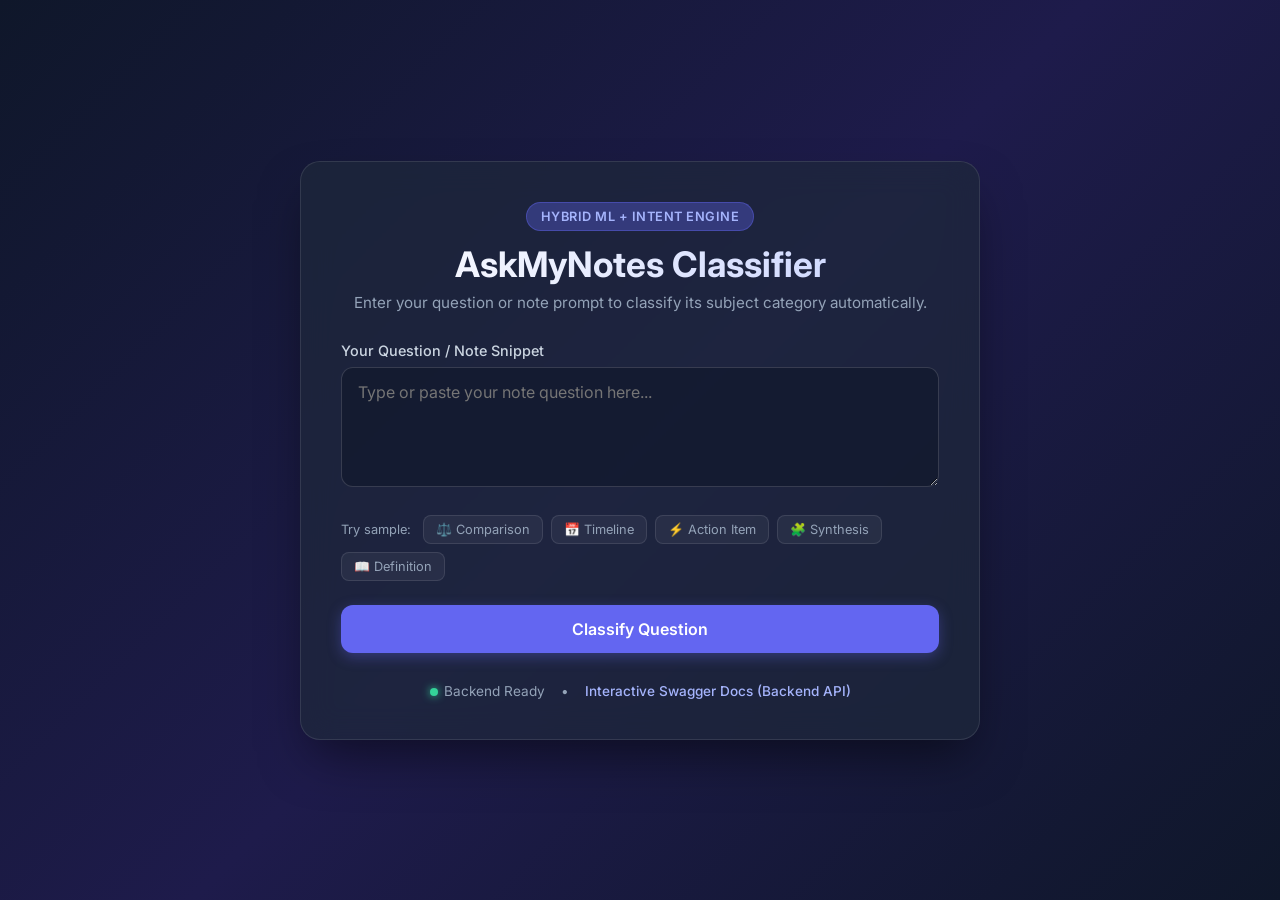
==== deployment/Frontend/index.html @ 640367f7 "Split classifier into frontend and backend" ====
<!DOCTYPE html>
<html lang="en">
<head>
    <meta charset="UTF-8">
    <meta name="viewport" content="width=device-width, initial-scale=1.0">
    <title>AskMyNotes - AI Note Classifier</title>
    <link href="https://fonts.googleapis.com/css2?family=Inter:wght@300;400;500;600;700&display=swap" rel="stylesheet">
    <style>
        :root {
            --bg-gradient: linear-gradient(135deg, #0f172a 0%, #1e1b4b 50%, #0f172a 100%);
            --card-bg: rgba(30, 41, 59, 0.7);
            --card-border: rgba(255, 255, 255, 0.1);
            --accent-primary: #6366f1;
            --accent-hover: #4f46e5;
            --accent-glow: rgba(99, 102, 241, 0.35);
            --text-main: #f8fafc;
            --text-muted: #94a3b8;
            --success-bg: rgba(16, 185, 129, 0.15);
            --success-border: rgba(16, 185, 129, 0.3);
            --success-text: #34d399;
        }
        * { box-sizing: border-box; margin: 0; padding: 0; font-family: 'Inter', sans-serif; }
        body {
            background: var(--bg-gradient);
            min-height: 100vh;
            display: flex;
            flex-direction: column;
            align-items: center;
            justify-content: center;
            color: var(--text-main);
            padding: 20px;
        }
        .container {
            width: 100%;
            max-width: 680px;
            background: var(--card-bg);
            backdrop-filter: blur(16px);
            -webkit-backdrop-filter: blur(16px);
            border: 1px solid var(--card-border);
            border-radius: 20px;
            padding: 40px;
            box-shadow: 0 25px 50px -12px rgba(0, 0, 0, 0.5);
        }
        .header {
            text-align: center;
            margin-bottom: 30px;
        }
        .badge {
            display: inline-block;
            padding: 6px 14px;
            background: var(--accent-glow);
            border: 1px solid rgba(99, 102, 241, 0.4);
            border-radius: 20px;
            font-size: 0.8rem;
            font-weight: 600;
            color: #a5b4fc;
            letter-spacing: 0.5px;
            text-transform: uppercase;
            margin-bottom: 12px;
        }
        h1 { font-size: 2.2rem; font-weight: 700; margin-bottom: 8px; background: linear-gradient(to right, #ffffff, #c7d2fe); -webkit-background-clip: text; -webkit-text-fill-color: transparent; }
        p.subtitle { color: var(--text-muted); font-size: 0.95rem; }
        
        .input-group {
            margin-bottom: 24px;
        }
        label { display: block; font-size: 0.9rem; font-weight: 500; margin-bottom: 8px; color: #cbd5e1; }
        textarea {
            width: 100%;
            height: 120px;
            background: rgba(15, 23, 42, 0.6);
            border: 1px solid rgba(255, 255, 255, 0.15);
            border-radius: 12px;
            padding: 14px 16px;
            color: var(--text-main);
            font-size: 1rem;
            resize: vertical;
            outline: none;
            transition: all 0.2s ease;
        }
        textarea:focus {
            border-color: var(--accent-primary);
            box-shadow: 0 0 0 3px var(--accent-glow);
        }
        
        .samples {
            display: flex;
            flex-wrap: wrap;
            gap: 8px;
            margin-bottom: 24px;
        }
        .sample-btn {
            background: rgba(255, 255, 255, 0.05);
            border: 1px solid rgba(255, 255, 255, 0.1);
            color: var(--text-muted);
            padding: 6px 12px;
            border-radius: 8px;
            font-size: 0.8rem;
            cursor: pointer;
            transition: all 0.2s;
        }
        .sample-btn:hover {
            background: rgba(99, 102, 241, 0.2);
            color: #e0e7ff;
            border-color: rgba(99, 102, 241, 0.4);
        }

        .btn-submit {
            width: 100%;
            padding: 14px;
            background: var(--accent-primary);
            color: white;
            border: none;
            border-radius: 12px;
            font-size: 1rem;
            font-weight: 600;
            cursor: pointer;
            transition: all 0.2s ease;
            box-shadow: 0 4px 14px var(--accent-glow);
            display: flex;
            align-items: center;
            justify-content: center;
            gap: 8px;
        }
        .btn-submit:hover {
            background: var(--accent-hover);
            transform: translateY(-1px);
        }
        .btn-submit:disabled { opacity: 0.6; cursor: not-allowed; transform: none; }

        .result-card {
            margin-top: 28px;
            padding: 20px;
            background: var(--success-bg);
            border: 1px solid var(--success-border);
            border-radius: 14px;
            display: none;
            animation: fadeIn 0.3s ease-in-out;
        }
        @keyframes fadeIn { from { opacity: 0; transform: translateY(10px); } to { opacity: 1; transform: translateY(0); } }

        .result-header { font-size: 0.85rem; text-transform: uppercase; color: var(--text-muted); font-weight: 600; margin-bottom: 6px; display: flex; justify-content: space-between; }
        .result-category { font-size: 1.5rem; font-weight: 700; color: var(--success-text); margin-bottom: 8px; }
        .result-question { font-size: 0.95rem; color: #cbd5e1; font-style: italic; margin-bottom: 12px; }
        .confidence-pill { background: rgba(52, 211, 153, 0.2); border: 1px solid #34d399; color: #34d399; padding: 2px 8px; border-radius: 10px; font-size: 0.75rem; font-weight: 600; }

        .footer {
            margin-top: 30px;
            text-align: center;
            font-size: 0.85rem;
            color: var(--text-muted);
            display: flex;
            align-items: center;
            justify-content: center;
            gap: 16px;
        }
        .footer a { color: #a5b4fc; text-decoration: none; font-weight: 500; }
        .footer a:hover { text-decoration: underline; }
        .status-dot { display: inline-block; width: 8px; height: 8px; background: #34d399; border-radius: 50%; margin-right: 6px; box-shadow: 0 0 8px #34d399; }
    </style>
</head>
<body>
    <div class="container">
        <div class="header">
            <span class="badge">Hybrid ML + Intent Engine</span>
            <h1>AskMyNotes Classifier</h1>
            <p class="subtitle">Enter your question or note prompt to classify its subject category automatically.</p>
        </div>

        <form id="classifyForm">
            <div class="input-group">
                <label for="questionInput">Your Question / Note Snippet</label>
                <textarea id="questionInput" placeholder="Type or paste your note question here..." required></textarea>
            </div>

            <div class="samples">
                <span style="font-size: 0.8rem; color: var(--text-muted); align-self: center; margin-right: 4px;">Try sample:</span>
                <button type="button" class="sample-btn" onclick="setSample('Contrast SQL relational databases with MongoDB document stores')">⚖️ Comparison</button>
                <button type="button" class="sample-btn" onclick="setSample('Outline the chronological timeline of events leading up to World War 2')">📅 Timeline</button>
                <button type="button" class="sample-btn" onclick="setSample('Implement a binary search tree in Python with insert and delete')">⚡ Action Item</button>
                <button type="button" class="sample-btn" onclick="setSample('Synthesize findings from astrophysics regarding dark matter')">🧩 Synthesis</button>
                <button type="button" class="sample-btn" onclick="setSample('What is backpropagation in neural networks?')">📖 Definition</button>
            </div>

            <button type="submit" class="btn-submit" id="submitBtn">
                <span>Classify Question</span>
            </button>
        </form>

        <div id="resultCard" class="result-card">
            <div class="result-header">
                <span>Predicted Category</span>
                <span id="confidenceText" class="confidence-pill">0% Confidence</span>
            </div>
            <div class="result-category" id="categoryText">-</div>
            <div class="result-question" id="questionText"></div>
        </div>

        <div class="footer">
            <div><span class="status-dot"></span>Backend Ready</div>
            <div>•</div>
            <a id="docsLink" href="#" target="_blank">Interactive Swagger Docs (Backend API)</a>
        </div>
    </div>

    <script>
        // Determine API URL
        const API_URL = window.location.hostname === 'localhost' || window.location.hostname === '127.0.0.1' 
            ? 'http://127.0.0.1:7860' 
            : 'https://YOUR_BACKEND_URL.onrender.com'; // IMPORTANT: UPDATE THIS URL after deploying backend
            
        document.getElementById('docsLink').href = `${API_URL}/docs`;

        function setSample(text) {
            document.getElementById('questionInput').value = text;
        }

        document.getElementById('classifyForm').addEventListener('submit', async (e) => {
            e.preventDefault();
            const question = document.getElementById('questionInput').value.trim();
            if (!question) return;

            const btn = document.getElementById('submitBtn');
            const resultCard = document.getElementById('resultCard');
            
            btn.disabled = true;
            btn.innerHTML = '<span>Classifying...</span>';

            try {
                const response = await fetch(`${API_URL}/predict`, {
                    method: 'POST',
                    headers: { 'Content-Type': 'application/json' },
                    body: JSON.stringify({ question: question })
                });
                const data = await response.json();

                document.getElementById('categoryText').textContent = data.predicted_category || 'Unknown';
                document.getElementById('questionText').textContent = '"' + data.question + '"';
                if (data.confidence) {
                    document.getElementById('confidenceText').textContent = data.confidence + ' Confidence';
                }
                resultCard.style.display = 'block';
            } catch (err) {
                alert('Error reaching prediction API: ' + err);
            } finally {
                btn.disabled = false;
                btn.innerHTML = '<span>Classify Question</span>';
            }
        });
    </script>
</body>
</html>
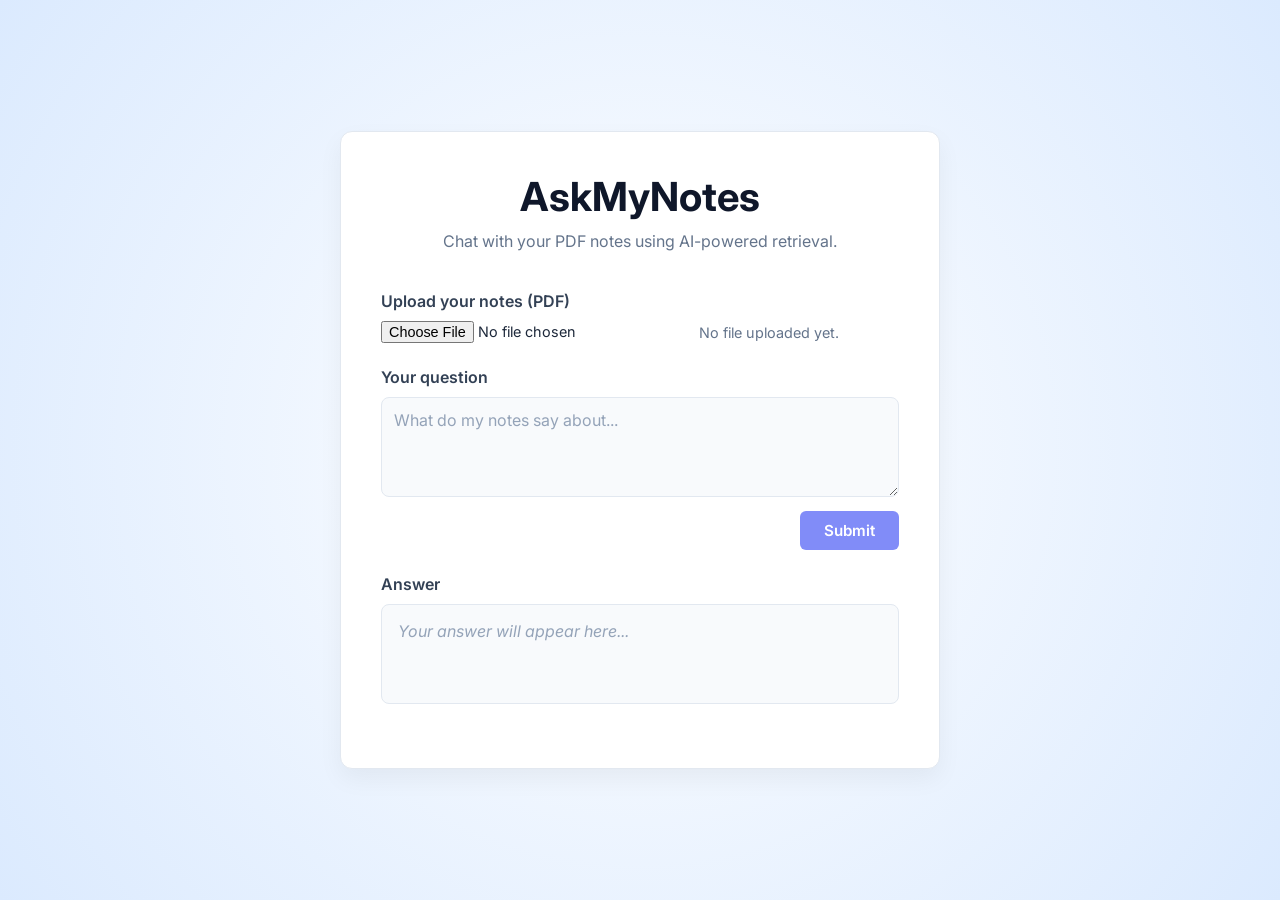
==== commit 6bfd56e1: "Deploy Unified Frontend and Backend to Render" ====
--- a/deployment/Frontend/index.html
+++ b/deployment/Frontend/index.html
@@ -3,250 +3,40 @@
 <head>
     <meta charset="UTF-8">
     <meta name="viewport" content="width=device-width, initial-scale=1.0">
-    <title>AskMyNotes - AI Note Classifier</title>
-    <link href="https://fonts.googleapis.com/css2?family=Inter:wght@300;400;500;600;700&display=swap" rel="stylesheet">
-    <style>
-        :root {
-            --bg-gradient: linear-gradient(135deg, #0f172a 0%, #1e1b4b 50%, #0f172a 100%);
-            --card-bg: rgba(30, 41, 59, 0.7);
-            --card-border: rgba(255, 255, 255, 0.1);
-            --accent-primary: #6366f1;
-            --accent-hover: #4f46e5;
-            --accent-glow: rgba(99, 102, 241, 0.35);
-            --text-main: #f8fafc;
-            --text-muted: #94a3b8;
-            --success-bg: rgba(16, 185, 129, 0.15);
-            --success-border: rgba(16, 185, 129, 0.3);
-            --success-text: #34d399;
-        }
-        * { box-sizing: border-box; margin: 0; padding: 0; font-family: 'Inter', sans-serif; }
-        body {
-            background: var(--bg-gradient);
-            min-height: 100vh;
-            display: flex;
-            flex-direction: column;
-            align-items: center;
-            justify-content: center;
-            color: var(--text-main);
-            padding: 20px;
-        }
-        .container {
-            width: 100%;
-            max-width: 680px;
-            background: var(--card-bg);
-            backdrop-filter: blur(16px);
-            -webkit-backdrop-filter: blur(16px);
-            border: 1px solid var(--card-border);
-            border-radius: 20px;
-            padding: 40px;
-            box-shadow: 0 25px 50px -12px rgba(0, 0, 0, 0.5);
-        }
-        .header {
-            text-align: center;
-            margin-bottom: 30px;
-        }
-        .badge {
-            display: inline-block;
-            padding: 6px 14px;
-            background: var(--accent-glow);
-            border: 1px solid rgba(99, 102, 241, 0.4);
-            border-radius: 20px;
-            font-size: 0.8rem;
-            font-weight: 600;
-            color: #a5b4fc;
-            letter-spacing: 0.5px;
-            text-transform: uppercase;
-            margin-bottom: 12px;
-        }
-        h1 { font-size: 2.2rem; font-weight: 700; margin-bottom: 8px; background: linear-gradient(to right, #ffffff, #c7d2fe); -webkit-background-clip: text; -webkit-text-fill-color: transparent; }
-        p.subtitle { color: var(--text-muted); font-size: 0.95rem; }
-        
-        .input-group {
-            margin-bottom: 24px;
-        }
-        label { display: block; font-size: 0.9rem; font-weight: 500; margin-bottom: 8px; color: #cbd5e1; }
-        textarea {
-            width: 100%;
-            height: 120px;
-            background: rgba(15, 23, 42, 0.6);
-            border: 1px solid rgba(255, 255, 255, 0.15);
-            border-radius: 12px;
-            padding: 14px 16px;
-            color: var(--text-main);
-            font-size: 1rem;
-            resize: vertical;
-            outline: none;
-            transition: all 0.2s ease;
-        }
-        textarea:focus {
-            border-color: var(--accent-primary);
-            box-shadow: 0 0 0 3px var(--accent-glow);
-        }
-        
-        .samples {
-            display: flex;
-            flex-wrap: wrap;
-            gap: 8px;
-            margin-bottom: 24px;
-        }
-        .sample-btn {
-            background: rgba(255, 255, 255, 0.05);
-            border: 1px solid rgba(255, 255, 255, 0.1);
-            color: var(--text-muted);
-            padding: 6px 12px;
-            border-radius: 8px;
-            font-size: 0.8rem;
-            cursor: pointer;
-            transition: all 0.2s;
-        }
-        .sample-btn:hover {
-            background: rgba(99, 102, 241, 0.2);
-            color: #e0e7ff;
-            border-color: rgba(99, 102, 241, 0.4);
-        }
-
-        .btn-submit {
-            width: 100%;
-            padding: 14px;
-            background: var(--accent-primary);
-            color: white;
-            border: none;
-            border-radius: 12px;
-            font-size: 1rem;
-            font-weight: 600;
-            cursor: pointer;
-            transition: all 0.2s ease;
-            box-shadow: 0 4px 14px var(--accent-glow);
-            display: flex;
-            align-items: center;
-            justify-content: center;
-            gap: 8px;
-        }
-        .btn-submit:hover {
-            background: var(--accent-hover);
-            transform: translateY(-1px);
-        }
-        .btn-submit:disabled { opacity: 0.6; cursor: not-allowed; transform: none; }
-
-        .result-card {
-            margin-top: 28px;
-            padding: 20px;
-            background: var(--success-bg);
-            border: 1px solid var(--success-border);
-            border-radius: 14px;
-            display: none;
-            animation: fadeIn 0.3s ease-in-out;
-        }
-        @keyframes fadeIn { from { opacity: 0; transform: translateY(10px); } to { opacity: 1; transform: translateY(0); } }
-
-        .result-header { font-size: 0.85rem; text-transform: uppercase; color: var(--text-muted); font-weight: 600; margin-bottom: 6px; display: flex; justify-content: space-between; }
-        .result-category { font-size: 1.5rem; font-weight: 700; color: var(--success-text); margin-bottom: 8px; }
-        .result-question { font-size: 0.95rem; color: #cbd5e1; font-style: italic; margin-bottom: 12px; }
-        .confidence-pill { background: rgba(52, 211, 153, 0.2); border: 1px solid #34d399; color: #34d399; padding: 2px 8px; border-radius: 10px; font-size: 0.75rem; font-weight: 600; }
-
-        .footer {
-            margin-top: 30px;
-            text-align: center;
-            font-size: 0.85rem;
-            color: var(--text-muted);
-            display: flex;
-            align-items: center;
-            justify-content: center;
-            gap: 16px;
-        }
-        .footer a { color: #a5b4fc; text-decoration: none; font-weight: 500; }
-        .footer a:hover { text-decoration: underline; }
-        .status-dot { display: inline-block; width: 8px; height: 8px; background: #34d399; border-radius: 50%; margin-right: 6px; box-shadow: 0 0 8px #34d399; }
-    </style>
+    <title>AskMyNotes</title>
+    <link href="https://fonts.googleapis.com/css2?family=Inter:wght@400;500;600;700&display=swap" rel="stylesheet">
+    <link rel="stylesheet" href="styles.css">
 </head>
 <body>
     <div class="container">
         <div class="header">
-            <span class="badge">Hybrid ML + Intent Engine</span>
-            <h1>AskMyNotes Classifier</h1>
-            <p class="subtitle">Enter your question or note prompt to classify its subject category automatically.</p>
+            <h1>AskMyNotes</h1>
+            <p>Chat with your PDF notes using AI-powered retrieval.</p>
         </div>
 
-        <form id="classifyForm">
-            <div class="input-group">
-                <label for="questionInput">Your Question / Note Snippet</label>
-                <textarea id="questionInput" placeholder="Type or paste your note question here..." required></textarea>
+        <div class="section upload-section">
+            <label class="section-label">Upload your notes (PDF)</label>
+            <div class="file-input-wrapper">
+                <input type="file" id="pdfFile" accept="application/pdf">
+                <span id="uploadStatus">No file uploaded yet.</span>
             </div>
-
-            <div class="samples">
-                <span style="font-size: 0.8rem; color: var(--text-muted); align-self: center; margin-right: 4px;">Try sample:</span>
-                <button type="button" class="sample-btn" onclick="setSample('Contrast SQL relational databases with MongoDB document stores')">⚖️ Comparison</button>
-                <button type="button" class="sample-btn" onclick="setSample('Outline the chronological timeline of events leading up to World War 2')">📅 Timeline</button>
-                <button type="button" class="sample-btn" onclick="setSample('Implement a binary search tree in Python with insert and delete')">⚡ Action Item</button>
-                <button type="button" class="sample-btn" onclick="setSample('Synthesize findings from astrophysics regarding dark matter')">🧩 Synthesis</button>
-                <button type="button" class="sample-btn" onclick="setSample('What is backpropagation in neural networks?')">📖 Definition</button>
-            </div>
-
-            <button type="submit" class="btn-submit" id="submitBtn">
-                <span>Classify Question</span>
-            </button>
-        </form>
-
-        <div id="resultCard" class="result-card">
-            <div class="result-header">
-                <span>Predicted Category</span>
-                <span id="confidenceText" class="confidence-pill">0% Confidence</span>
-            </div>
-            <div class="result-category" id="categoryText">-</div>
-            <div class="result-question" id="questionText"></div>
         </div>
 
-        <div class="footer">
-            <div><span class="status-dot"></span>Backend Ready</div>
-            <div>•</div>
-            <a id="docsLink" href="#" target="_blank">Interactive Swagger Docs (Backend API)</a>
+        <div class="section question-section">
+            <label class="section-label">Your question</label>
+            <textarea id="questionInput" placeholder="What do my notes say about..."></textarea>
+            <div class="button-wrapper">
+                <button id="submitBtn">Submit</button>
+            </div>
+        </div>
+
+        <div class="section answer-section">
+            <label class="section-label">Answer</label>
+            <div class="answer-box">
+                <p id="answerText" class="placeholder-text">Your answer will appear here...</p>
+            </div>
         </div>
     </div>
-
-    <script>
-        // Determine API URL
-        const API_URL = window.location.hostname === 'localhost' || window.location.hostname === '127.0.0.1' 
-            ? 'http://127.0.0.1:7860' 
-            : 'https://YOUR_BACKEND_URL.onrender.com'; // IMPORTANT: UPDATE THIS URL after deploying backend
-            
-        document.getElementById('docsLink').href = `${API_URL}/docs`;
-
-        function setSample(text) {
-            document.getElementById('questionInput').value = text;
-        }
-
-        document.getElementById('classifyForm').addEventListener('submit', async (e) => {
-            e.preventDefault();
-            const question = document.getElementById('questionInput').value.trim();
-            if (!question) return;
-
-            const btn = document.getElementById('submitBtn');
-            const resultCard = document.getElementById('resultCard');
-            
-            btn.disabled = true;
-            btn.innerHTML = '<span>Classifying...</span>';
-
-            try {
-                const response = await fetch(`${API_URL}/predict`, {
-                    method: 'POST',
-                    headers: { 'Content-Type': 'application/json' },
-                    body: JSON.stringify({ question: question })
-                });
-                const data = await response.json();
-
-                document.getElementById('categoryText').textContent = data.predicted_category || 'Unknown';
-                document.getElementById('questionText').textContent = '"' + data.question + '"';
-                if (data.confidence) {
-                    document.getElementById('confidenceText').textContent = data.confidence + ' Confidence';
-                }
-                resultCard.style.display = 'block';
-            } catch (err) {
-                alert('Error reaching prediction API: ' + err);
-            } finally {
-                btn.disabled = false;
-                btn.innerHTML = '<span>Classify Question</span>';
-            }
-        });
-    </script>
+    <script src="script.js"></script>
 </body>
 </html>
--- a/deployment/Frontend/styles.css
+++ b/deployment/Frontend/styles.css
@@ -0,0 +1,152 @@
+:root {
+    --bg-color: #f0f4f8; /* Soft blueish white background */
+    --card-bg: #ffffff;
+    --text-primary: #1e293b;
+    --text-secondary: #64748b;
+    --primary-color: #818cf8;
+    --primary-hover: #6366f1;
+    --border-color: #e2e8f0;
+    --input-bg: #f8fafc;
+}
+
+* {
+    box-sizing: border-box;
+    margin: 0;
+    padding: 0;
+    font-family: 'Inter', sans-serif;
+}
+
+body {
+    background: radial-gradient(circle at center, #ffffff 0%, #dbeafe 100%);
+    min-height: 100vh;
+    display: flex;
+    justify-content: center;
+    align-items: center;
+    color: var(--text-primary);
+    padding: 20px;
+}
+
+.container {
+    background: var(--card-bg);
+    width: 100%;
+    max-width: 600px;
+    border-radius: 12px;
+    padding: 40px;
+    box-shadow: 0 10px 25px rgba(0,0,0,0.05);
+    border: 1px solid var(--border-color);
+}
+
+.header {
+    text-align: center;
+    margin-bottom: 40px;
+}
+
+.header h1 {
+    font-size: 2.5rem;
+    font-weight: 700;
+    color: #0f172a;
+    margin-bottom: 10px;
+}
+
+.header p {
+    color: var(--text-secondary);
+    font-size: 1rem;
+}
+
+.section {
+    margin-bottom: 24px;
+}
+
+.section-label {
+    display: block;
+    font-weight: 600;
+    font-size: 1rem;
+    margin-bottom: 10px;
+    color: #334155;
+}
+
+.file-input-wrapper {
+    display: flex;
+    align-items: center;
+    gap: 12px;
+}
+
+input[type="file"] {
+    font-size: 0.9rem;
+    color: var(--text-primary);
+}
+
+#uploadStatus {
+    font-size: 0.9rem;
+    color: var(--text-secondary);
+}
+
+textarea {
+    width: 100%;
+    height: 100px;
+    padding: 12px;
+    border: 1px solid var(--border-color);
+    border-radius: 8px;
+    background: var(--input-bg);
+    font-size: 1rem;
+    color: var(--text-primary);
+    resize: vertical;
+    outline: none;
+    transition: border-color 0.2s;
+}
+
+textarea:focus {
+    border-color: var(--primary-color);
+}
+
+textarea::placeholder {
+    color: #94a3b8;
+}
+
+.button-wrapper {
+    display: flex;
+    justify-content: flex-end;
+    margin-top: 10px;
+}
+
+button {
+    background-color: var(--primary-color);
+    color: white;
+    border: none;
+    padding: 10px 24px;
+    border-radius: 6px;
+    font-weight: 600;
+    font-size: 0.95rem;
+    cursor: pointer;
+    transition: background-color 0.2s;
+}
+
+button:hover {
+    background-color: var(--primary-hover);
+}
+
+button:disabled {
+    opacity: 0.7;
+    cursor: not-allowed;
+}
+
+.answer-box {
+    width: 100%;
+    min-height: 100px;
+    padding: 16px;
+    border: 1px solid var(--border-color);
+    border-radius: 8px;
+    background: var(--input-bg);
+}
+
+.placeholder-text {
+    color: #94a3b8;
+    font-style: italic;
+    font-size: 1rem;
+}
+
+.answer-text {
+    color: var(--text-primary);
+    font-size: 1rem;
+    line-height: 1.5;
+}
